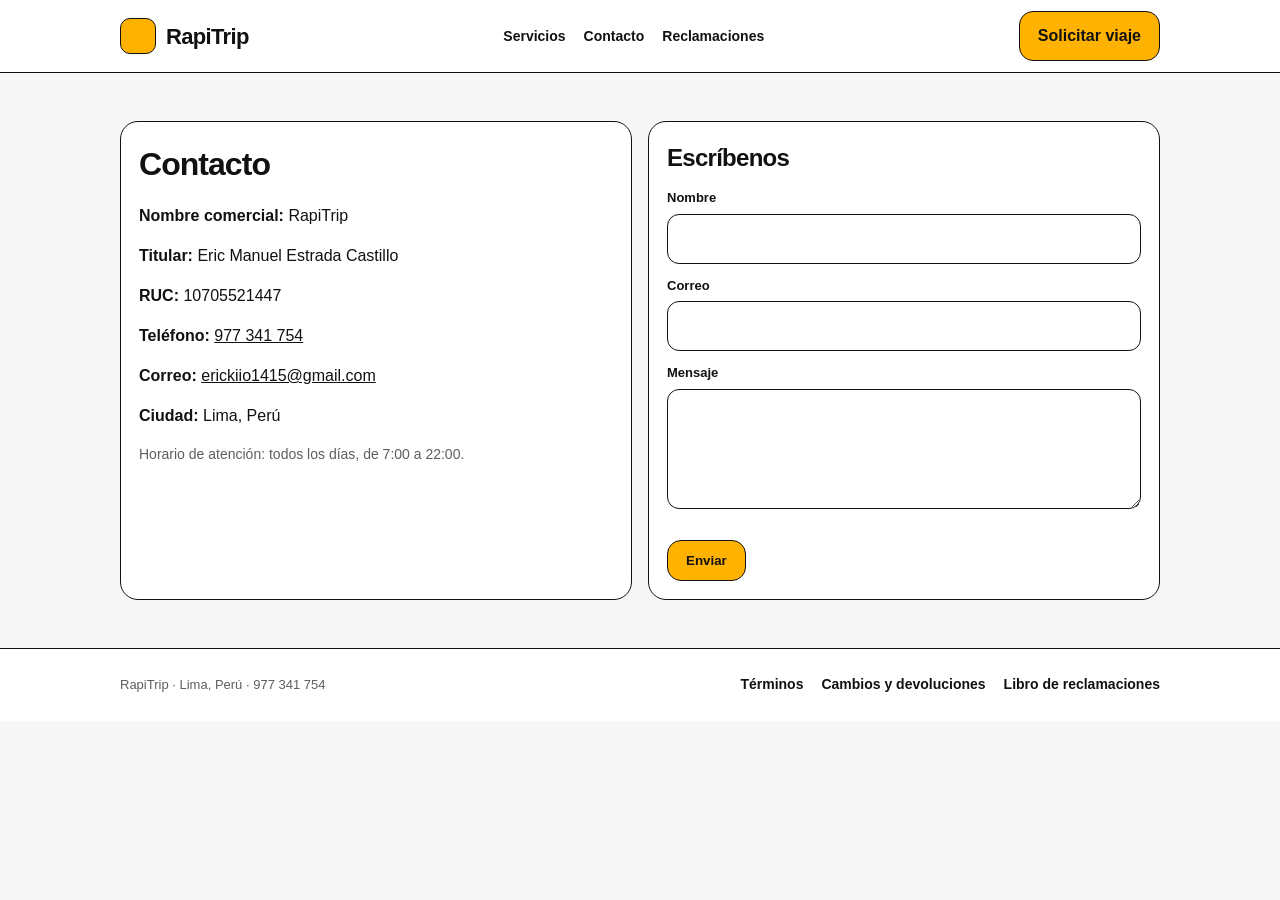
==== contacto.html @ ebfd5afd "Publica la pagina de RapiTrip para el registro del comercio." ====
<!DOCTYPE html>
<html lang="es">
<head>
  <meta charset="utf-8">
  <meta name="viewport" content="width=device-width, initial-scale=1">
  <title>Contacto | RapiTrip</title>
  <link rel="stylesheet" href="styles.css">
</head>
<body>
  <header class="barra">
    <div class="barra-inner">
      <a class="marca" href="index.html"><span class="logo"></span> RapiTrip</a>
      <nav>
        <a href="index.html#servicios">Servicios</a>
        <a href="contacto.html">Contacto</a>
        <a href="reclamaciones.html">Reclamaciones</a>
      </nav>
      <a class="btn" href="solicitar.html">Solicitar viaje</a>
    </div>
  </header>
  <main class="seccion">
    <div class="wrap datos">
      <div class="caja">
        <h1>Contacto</h1>
        <p><strong>Nombre comercial:</strong> RapiTrip</p>
        <p><strong>Titular:</strong> Eric Manuel Estrada Castillo</p>
        <p><strong>RUC:</strong> 10705521447</p>
        <p><strong>Teléfono:</strong> <a href="tel:+51977341754">977 341 754</a></p>
        <p><strong>Correo:</strong> <a href="mailto:erickiio1415@gmail.com">erickiio1415@gmail.com</a></p>
        <p><strong>Ciudad:</strong> Lima, Perú</p>
        <p class="nota">Horario de atención: todos los días, de 7:00 a 22:00.</p>
      </div>
      <form id="mensaje">
        <h2>Escríbenos</h2>
        <label for="nombre">Nombre</label>
        <input id="nombre" required>
        <label for="correo">Correo</label>
        <input id="correo" type="email" required>
        <label for="texto">Mensaje</label>
        <textarea id="texto" required></textarea>
        <div class="fila"><button class="btn" type="submit">Enviar</button></div>
        <div class="aviso" id="aviso"></div>
      </form>
    </div>
  </main>
  <footer class="pie">
    <div class="pie-inner">
      <p class="legal">RapiTrip · Lima, Perú · 977 341 754</p>
      <nav>
        <a href="terminos.html">Términos</a>
        <a href="devoluciones.html">Cambios y devoluciones</a>
        <a href="reclamaciones.html">Libro de reclamaciones</a>
      </nav>
    </div>
  </footer>
  <script>
    document.getElementById("mensaje").addEventListener("submit", function (e) {
      e.preventDefault();
      const aviso = document.getElementById("aviso");
      aviso.style.display = "block";
      aviso.textContent = "Mensaje recibido. Te respondemos al correo que indicaste, en el horario de 7:00 a 22:00.";
    });
  </script>
</body>
</html>
---- styles.css ----
:root {
  --amarillo: #ffb300;
  --amarillo-suave: #fff4cc;
  --tinta: #111111;
  --suave: #5e5e5e;
  --fondo: #f7f7f7;
  --linea: #111111;
  --blanco: #ffffff;
}

* { box-sizing: border-box; }
html { scroll-behavior: smooth; }
body {
  margin: 0;
  font-family: "Segoe UI", Helvetica, Arial, sans-serif;
  color: var(--tinta);
  background: var(--fondo);
  line-height: 1.5;
}
a { color: inherit; }
img { max-width: 100%; display: block; }

.barra {
  background: var(--blanco);
  border-bottom: 1.5px solid var(--tinta);
  position: sticky;
  top: 0;
  z-index: 2;
}
.barra-inner, .wrap, .pie-inner {
  width: min(1040px, calc(100% - 32px));
  margin: 0 auto;
}
.barra-inner, .pie-inner {
  display: flex;
  align-items: center;
  justify-content: space-between;
  gap: 16px;
  min-height: 72px;
}
.marca {
  display: flex;
  align-items: center;
  gap: 10px;
  text-decoration: none;
  font-weight: 800;
  letter-spacing: -0.03em;
  font-size: 22px;
}
.logo {
  width: 36px;
  height: 36px;
  border-radius: 10px;
  background: var(--amarillo);
  border: 1.5px solid var(--tinta);
}
nav { display: flex; gap: 18px; flex-wrap: wrap; }
nav a { text-decoration: none; font-size: 14px; font-weight: 600; }
.btn {
  display: inline-flex;
  align-items: center;
  justify-content: center;
  background: var(--amarillo);
  color: var(--tinta);
  text-decoration: none;
  font-weight: 800;
  border: 1.5px solid var(--tinta);
  border-radius: 14px;
  padding: 12px 18px;
  cursor: pointer;
}
.btn.negro { background: var(--tinta); color: var(--blanco); }
.btn.linea { background: var(--blanco); }

.hero, .seccion { padding: 48px 0; }
.hero {
  background: var(--blanco);
  border-bottom: 1.5px solid var(--tinta);
}
.hero h1, .seccion h1, .seccion h2 { letter-spacing: -0.03em; margin: 0 0 12px; }
.hero h1 { font-size: 48px; line-height: 1.05; max-width: 14ch; }
.bajada { font-size: 18px; max-width: 62ch; color: var(--tinta); }
.fila { display: flex; gap: 12px; flex-wrap: wrap; margin-top: 24px; }
.nota { color: var(--suave); font-size: 14px; }

.grid { display: grid; grid-template-columns: repeat(3, 1fr); gap: 16px; }
.card, .caja, form {
  background: var(--blanco);
  border: 1.5px solid var(--tinta);
  border-radius: 18px;
  padding: 18px;
}
.card h3 { margin: 12px 0 6px; }
.precio { font-size: 28px; font-weight: 800; margin: 8px 0; }
.ilustracion { width: 100%; height: 140px; }
.datos { display: grid; grid-template-columns: 1fr 1fr; gap: 16px; }
label { display: block; font-size: 13px; font-weight: 700; margin: 12px 0 6px; }
input, select, textarea {
  width: 100%;
  border: 1.5px solid var(--tinta);
  border-radius: 12px;
  padding: 12px;
  font: inherit;
  background: var(--blanco);
}
textarea { min-height: 120px; resize: vertical; }
.aviso {
  display: none;
  margin-top: 16px;
  background: var(--amarillo-suave);
  border: 1.5px solid var(--tinta);
  border-radius: 14px;
  padding: 14px;
}
.pie { background: var(--blanco); border-top: 1.5px solid var(--tinta); }
.pie a { text-decoration: none; font-weight: 700; }
.legal { font-size: 13px; color: var(--suave); }

@media (max-width: 800px) {
  .hero h1 { font-size: 36px; }
  .grid, .datos { grid-template-columns: 1fr; }
  .barra-inner { flex-wrap: wrap; padding: 12px 0; }
}
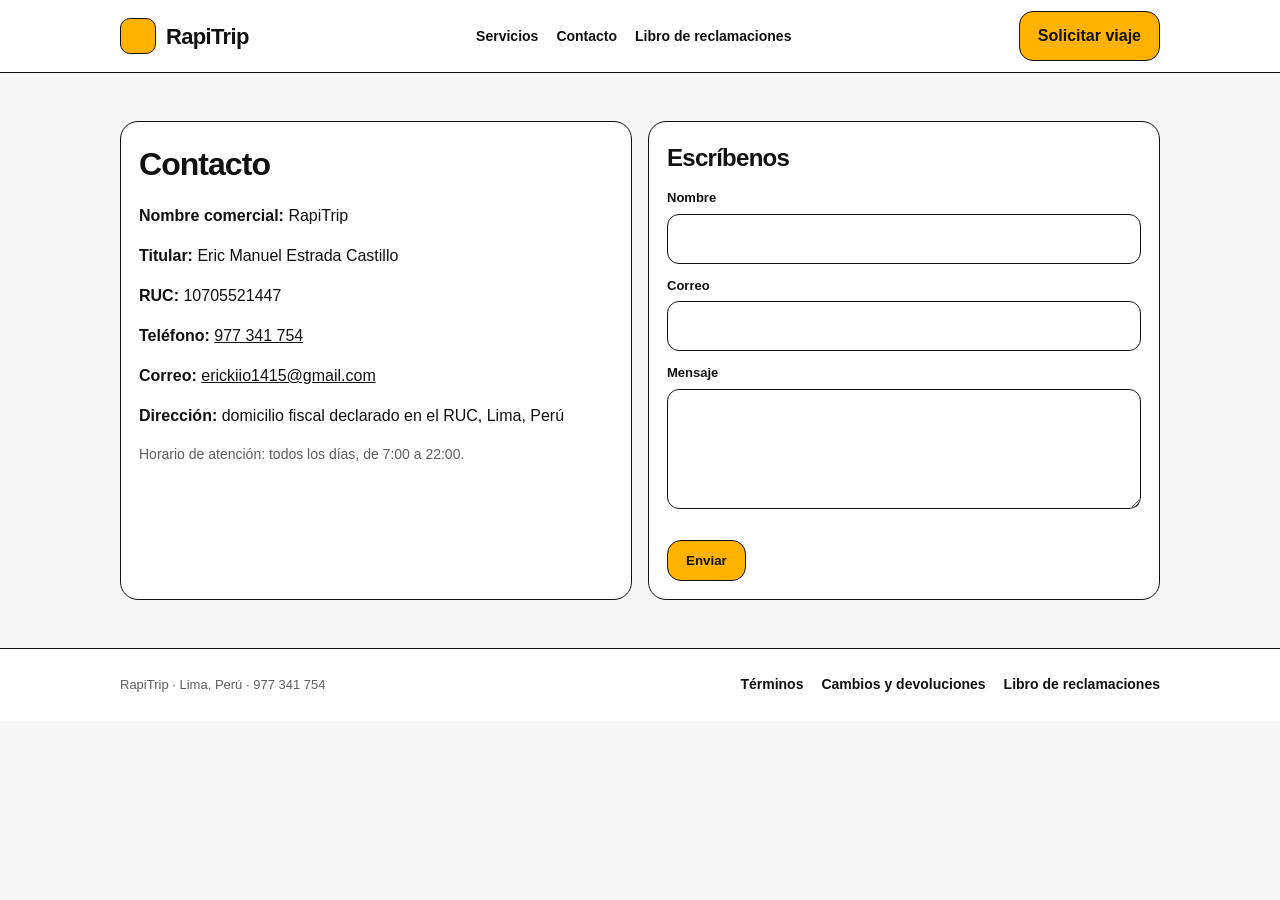
==== commit c75918bc: "Completa la web con los requisitos que pidio Culqi." ====
--- a/contacto.html
+++ b/contacto.html
@@ -13,7 +13,7 @@
       <nav>
         <a href="index.html#servicios">Servicios</a>
         <a href="contacto.html">Contacto</a>
-        <a href="reclamaciones.html">Reclamaciones</a>
+        <a href="reclamaciones.html">Libro de reclamaciones</a>
       </nav>
       <a class="btn" href="solicitar.html">Solicitar viaje</a>
     </div>
@@ -27,7 +27,7 @@
         <p><strong>RUC:</strong> 10705521447</p>
         <p><strong>Teléfono:</strong> <a href="tel:+51977341754">977 341 754</a></p>
         <p><strong>Correo:</strong> <a href="mailto:erickiio1415@gmail.com">erickiio1415@gmail.com</a></p>
-        <p><strong>Ciudad:</strong> Lima, Perú</p>
+        <p><strong>Dirección:</strong> domicilio fiscal declarado en el RUC, Lima, Perú</p>
         <p class="nota">Horario de atención: todos los días, de 7:00 a 22:00.</p>
       </div>
       <form id="mensaje">
--- a/styles.css
+++ b/styles.css
@@ -83,7 +83,7 @@
 .fila { display: flex; gap: 12px; flex-wrap: wrap; margin-top: 24px; }
 .nota { color: var(--suave); font-size: 14px; }
 
-.grid { display: grid; grid-template-columns: repeat(3, 1fr); gap: 16px; }
+.grid { display: grid; grid-template-columns: repeat(auto-fit, minmax(220px, 1fr)); gap: 16px; }
 .card, .caja, form {
   background: var(--blanco);
   border: 1.5px solid var(--tinta);
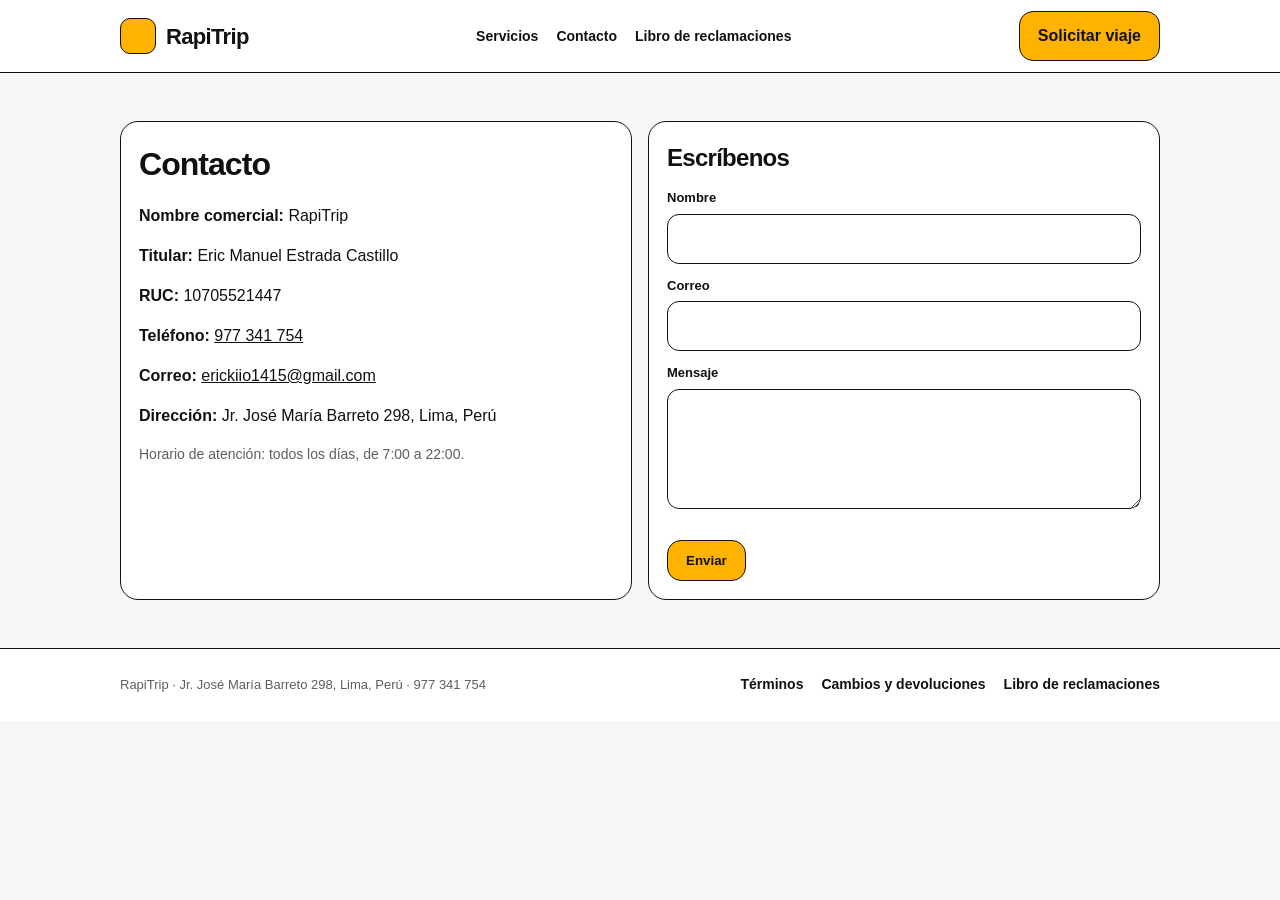
==== commit 4dfc645c: "Agrega la direccion fiscal en la web." ====
--- a/contacto.html
+++ b/contacto.html
@@ -27,7 +27,7 @@
         <p><strong>RUC:</strong> 10705521447</p>
         <p><strong>Teléfono:</strong> <a href="tel:+51977341754">977 341 754</a></p>
         <p><strong>Correo:</strong> <a href="mailto:erickiio1415@gmail.com">erickiio1415@gmail.com</a></p>
-        <p><strong>Dirección:</strong> domicilio fiscal declarado en el RUC, Lima, Perú</p>
+        <p><strong>Dirección:</strong> Jr. José María Barreto 298, Lima, Perú</p>
         <p class="nota">Horario de atención: todos los días, de 7:00 a 22:00.</p>
       </div>
       <form id="mensaje">
@@ -45,7 +45,7 @@
   </main>
   <footer class="pie">
     <div class="pie-inner">
-      <p class="legal">RapiTrip · Lima, Perú · 977 341 754</p>
+      <p class="legal">RapiTrip · Jr. José María Barreto 298, Lima, Perú · 977 341 754</p>
       <nav>
         <a href="terminos.html">Términos</a>
         <a href="devoluciones.html">Cambios y devoluciones</a>
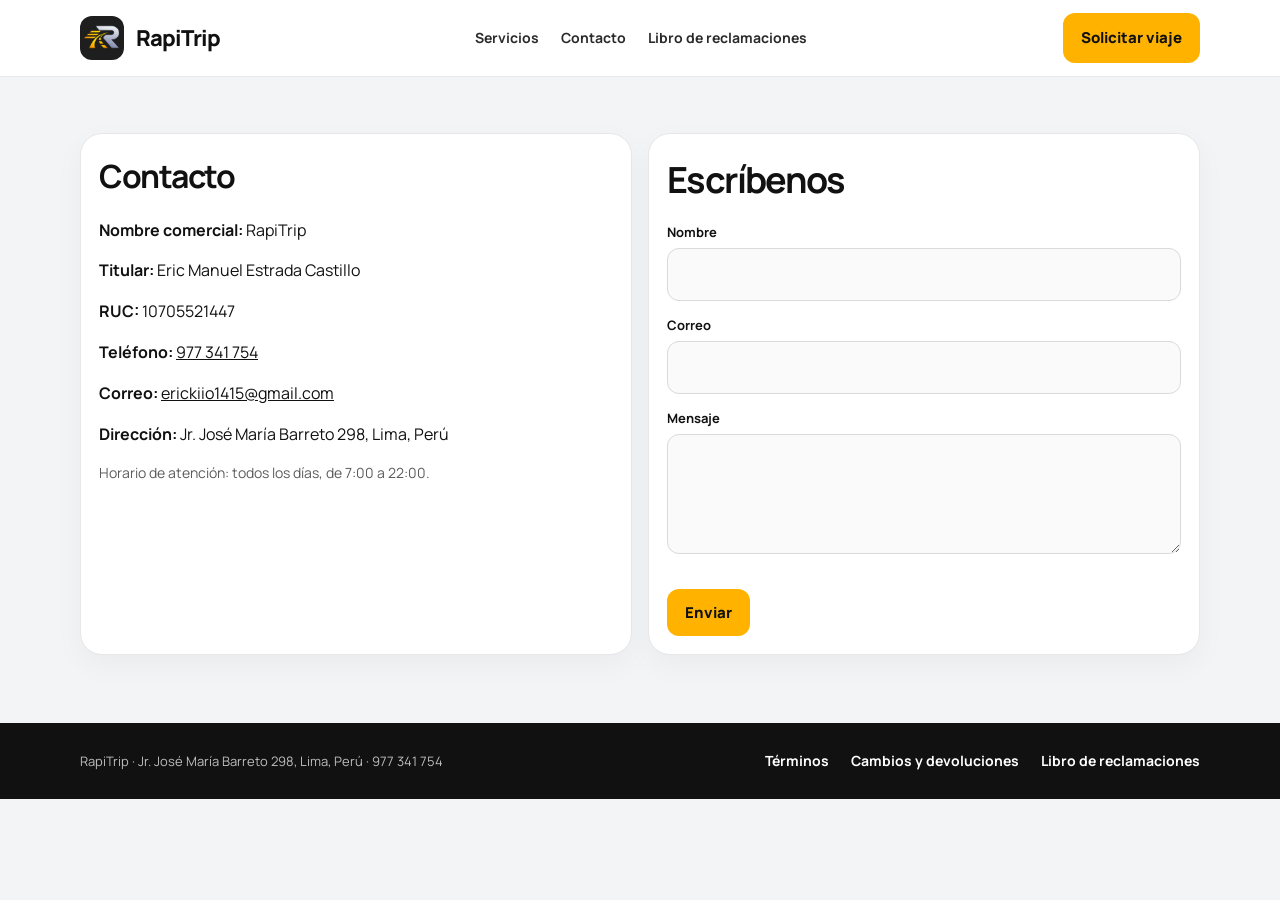
==== commit 997d5a75: "Usa el logo de la app y renueva el diseno de la web." ====
--- a/contacto.html
+++ b/contacto.html
@@ -4,12 +4,13 @@
   <meta charset="utf-8">
   <meta name="viewport" content="width=device-width, initial-scale=1">
   <title>Contacto | RapiTrip</title>
+  <link rel="icon" href="img/logo.png">
   <link rel="stylesheet" href="styles.css">
 </head>
 <body>
   <header class="barra">
     <div class="barra-inner">
-      <a class="marca" href="index.html"><span class="logo"></span> RapiTrip</a>
+      <a class="marca" href="index.html"><img class="logo" src="img/logo.png" alt="Logo de RapiTrip"> RapiTrip</a>
       <nav>
         <a href="index.html#servicios">Servicios</a>
         <a href="contacto.html">Contacto</a>
--- a/styles.css
+++ b/styles.css
@@ -1,10 +1,12 @@
+@import url("https://fonts.googleapis.com/css2?family=Manrope:wght@500;600;700;800&display=swap");
+
 :root {
   --amarillo: #ffb300;
-  --amarillo-suave: #fff4cc;
+  --amarillo-suave: #fff6d8;
   --tinta: #111111;
-  --suave: #5e5e5e;
-  --fondo: #f7f7f7;
-  --linea: #111111;
+  --suave: #5c5c5c;
+  --fondo: #f3f4f6;
+  --linea: #e7e7ea;
   --blanco: #ffffff;
 }
 
@@ -12,50 +14,53 @@
 html { scroll-behavior: smooth; }
 body {
   margin: 0;
-  font-family: "Segoe UI", Helvetica, Arial, sans-serif;
+  font-family: Manrope, "Segoe UI", Helvetica, Arial, sans-serif;
   color: var(--tinta);
   background: var(--fondo);
-  line-height: 1.5;
+  line-height: 1.55;
 }
 a { color: inherit; }
 img { max-width: 100%; display: block; }
 
 .barra {
-  background: var(--blanco);
-  border-bottom: 1.5px solid var(--tinta);
+  background: rgba(255, 255, 255, 0.94);
+  border-bottom: 1px solid var(--linea);
   position: sticky;
   top: 0;
-  z-index: 2;
+  z-index: 4;
+  backdrop-filter: blur(12px);
 }
 .barra-inner, .wrap, .pie-inner {
-  width: min(1040px, calc(100% - 32px));
+  width: min(1120px, calc(100% - 40px));
   margin: 0 auto;
 }
 .barra-inner, .pie-inner {
   display: flex;
   align-items: center;
   justify-content: space-between;
-  gap: 16px;
-  min-height: 72px;
+  gap: 20px;
+  min-height: 76px;
 }
 .marca {
   display: flex;
   align-items: center;
-  gap: 10px;
+  gap: 12px;
   text-decoration: none;
   font-weight: 800;
-  letter-spacing: -0.03em;
+  letter-spacing: -0.04em;
   font-size: 22px;
 }
 .logo {
-  width: 36px;
-  height: 36px;
-  border-radius: 10px;
-  background: var(--amarillo);
-  border: 1.5px solid var(--tinta);
+  width: 44px;
+  height: 44px;
+  border-radius: 12px;
+  object-fit: cover;
+  background: #111;
 }
-nav { display: flex; gap: 18px; flex-wrap: wrap; }
-nav a { text-decoration: none; font-size: 14px; font-weight: 600; }
+nav { display: flex; gap: 22px; flex-wrap: wrap; align-items: center; }
+nav a { text-decoration: none; font-size: 14px; font-weight: 700; color: #2a2a2a; }
+nav a:hover { color: #000; }
+
 .btn {
   display: inline-flex;
   align-items: center;
@@ -64,60 +69,120 @@
   color: var(--tinta);
   text-decoration: none;
   font-weight: 800;
-  border: 1.5px solid var(--tinta);
-  border-radius: 14px;
-  padding: 12px 18px;
+  border: 0;
+  border-radius: 12px;
+  padding: 13px 18px;
   cursor: pointer;
+  font-family: inherit;
+  font-size: 15px;
 }
+.btn:hover { filter: brightness(0.96); }
 .btn.negro { background: var(--tinta); color: var(--blanco); }
-.btn.linea { background: var(--blanco); }
+.btn.linea { background: var(--blanco); border: 1px solid #d7d7dc; }
 
-.hero, .seccion { padding: 48px 0; }
-.hero {
+.hero { padding: 28px 0 8px; }
+.hero-panel {
+  background: #111111;
+  color: #fff;
+  border-radius: 28px;
+  padding: 56px 52px;
+  display: grid;
+  grid-template-columns: 1.4fr 0.8fr;
+  gap: 32px;
+  align-items: center;
+}
+.hero h1, .seccion h1, .seccion h2 { letter-spacing: -0.045em; margin: 0 0 12px; }
+.hero h1 { font-size: 56px; line-height: 0.98; max-width: 12ch; }
+.hero .bajada { color: #d8d8d8; font-size: 18px; max-width: 46ch; }
+.hero .nota { color: var(--amarillo); font-weight: 800; letter-spacing: 0.08em; text-transform: uppercase; font-size: 12px; }
+.hero-logo {
+  width: min(280px, 100%);
+  margin-left: auto;
+  border-radius: 32px;
+  background: #111;
+}
+.fila { display: flex; gap: 12px; flex-wrap: wrap; margin-top: 28px; }
+.nota { color: var(--suave); font-size: 14px; }
+
+.seccion { padding: 56px 0; }
+.seccion h2 { font-size: 36px; }
+.intro { max-width: 62ch; color: var(--suave); margin-top: 0; }
+
+.pasos {
+  display: grid;
+  grid-template-columns: repeat(4, 1fr);
+  gap: 14px;
+  margin-top: 28px;
+}
+.paso {
   background: var(--blanco);
-  border-bottom: 1.5px solid var(--tinta);
+  border: 1px solid var(--linea);
+  border-radius: 18px;
+  padding: 18px;
 }
-.hero h1, .seccion h1, .seccion h2 { letter-spacing: -0.03em; margin: 0 0 12px; }
-.hero h1 { font-size: 48px; line-height: 1.05; max-width: 14ch; }
-.bajada { font-size: 18px; max-width: 62ch; color: var(--tinta); }
-.fila { display: flex; gap: 12px; flex-wrap: wrap; margin-top: 24px; }
-.nota { color: var(--suave); font-size: 14px; }
+.paso strong {
+  display: block;
+  font-size: 13px;
+  color: #8a6500;
+  margin-bottom: 6px;
+}
 
 .grid { display: grid; grid-template-columns: repeat(auto-fit, minmax(220px, 1fr)); gap: 16px; }
 .card, .caja, form {
   background: var(--blanco);
-  border: 1.5px solid var(--tinta);
-  border-radius: 18px;
+  border: 1px solid var(--linea);
+  border-radius: 22px;
   padding: 18px;
+  box-shadow: 0 10px 30px rgba(17, 17, 17, 0.04);
 }
-.card h3 { margin: 12px 0 6px; }
-.precio { font-size: 28px; font-weight: 800; margin: 8px 0; }
-.ilustracion { width: 100%; height: 140px; }
+.card h3 { margin: 14px 0 6px; font-size: 20px; }
+.card p { color: var(--suave); }
+.precio { font-size: 28px; font-weight: 800; margin: 10px 0 4px; color: var(--tinta); }
+.ilustracion {
+  width: 100%;
+  height: 148px;
+  object-fit: cover;
+  border-radius: 14px;
+  background: var(--amarillo-suave);
+}
+.card .btn { width: 100%; margin-top: 12px; }
 .datos { display: grid; grid-template-columns: 1fr 1fr; gap: 16px; }
-label { display: block; font-size: 13px; font-weight: 700; margin: 12px 0 6px; }
+.caja h2, form h2 { margin-top: 0; }
+label { display: block; font-size: 13px; font-weight: 700; margin: 14px 0 6px; }
 input, select, textarea {
   width: 100%;
-  border: 1.5px solid var(--tinta);
+  border: 1px solid #d9d9de;
   border-radius: 12px;
-  padding: 12px;
+  padding: 13px 14px;
   font: inherit;
-  background: var(--blanco);
+  background: #fafafa;
+}
+input:focus, select:focus, textarea:focus {
+  outline: 2px solid var(--amarillo);
+  border-color: transparent;
+  background: #fff;
 }
 textarea { min-height: 120px; resize: vertical; }
 .aviso {
   display: none;
   margin-top: 16px;
   background: var(--amarillo-suave);
-  border: 1.5px solid var(--tinta);
   border-radius: 14px;
   padding: 14px;
 }
-.pie { background: var(--blanco); border-top: 1.5px solid var(--tinta); }
-.pie a { text-decoration: none; font-weight: 700; }
-.legal { font-size: 13px; color: var(--suave); }
+.pie {
+  background: #111;
+  color: #f3f3f3;
+  margin-top: 12px;
+}
+.pie a { text-decoration: none; font-weight: 700; color: #fff; }
+.pie a:hover { color: var(--amarillo); }
+.legal { font-size: 13px; color: #bdbdbd; }
 
-@media (max-width: 800px) {
-  .hero h1 { font-size: 36px; }
-  .grid, .datos { grid-template-columns: 1fr; }
+@media (max-width: 860px) {
+  .hero-panel { grid-template-columns: 1fr; padding: 32px 22px; }
+  .hero h1 { font-size: 40px; }
+  .hero-logo { margin: 8px auto 0; width: 180px; }
+  .pasos, .datos { grid-template-columns: 1fr; }
   .barra-inner { flex-wrap: wrap; padding: 12px 0; }
 }
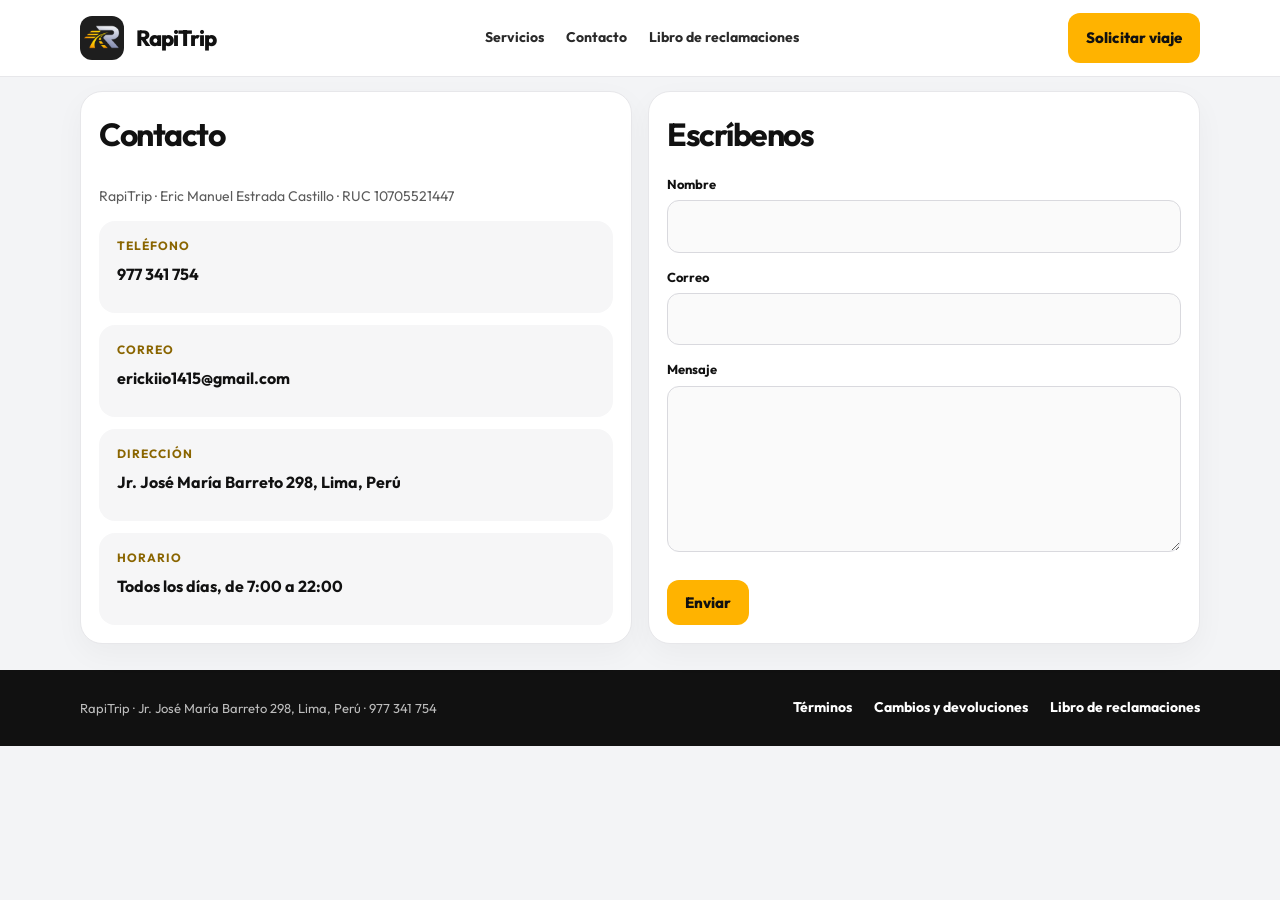
==== commit e7c57bdf: "Alinea los servicios y renueva el contacto." ====
--- a/contacto.html
+++ b/contacto.html
@@ -5,7 +5,7 @@
   <meta name="viewport" content="width=device-width, initial-scale=1">
   <title>Contacto | RapiTrip</title>
   <link rel="icon" href="img/logo.png">
-  <link rel="stylesheet" href="styles.css">
+  <link rel="stylesheet" href="styles.css?v=5">
 </head>
 <body>
   <header class="barra">
@@ -23,13 +23,13 @@
     <div class="wrap datos">
       <div class="caja">
         <h1>Contacto</h1>
-        <p><strong>Nombre comercial:</strong> RapiTrip</p>
-        <p><strong>Titular:</strong> Eric Manuel Estrada Castillo</p>
-        <p><strong>RUC:</strong> 10705521447</p>
-        <p><strong>Teléfono:</strong> <a href="tel:+51977341754">977 341 754</a></p>
-        <p><strong>Correo:</strong> <a href="mailto:erickiio1415@gmail.com">erickiio1415@gmail.com</a></p>
-        <p><strong>Dirección:</strong> Jr. José María Barreto 298, Lima, Perú</p>
-        <p class="nota">Horario de atención: todos los días, de 7:00 a 22:00.</p>
+        <p class="nota">RapiTrip · Eric Manuel Estrada Castillo · RUC 10705521447</p>
+        <div class="fichas" style="grid-template-columns:1fr">
+          <a class="ficha" href="tel:+51977341754"><span>Teléfono</span><strong>977 341 754</strong></a>
+          <a class="ficha" href="mailto:erickiio1415@gmail.com"><span>Correo</span><strong>erickiio1415@gmail.com</strong></a>
+          <div class="ficha"><span>Dirección</span><strong>Jr. José María Barreto 298, Lima, Perú</strong></div>
+          <div class="ficha"><span>Horario</span><strong>Todos los días, de 7:00 a 22:00</strong></div>
+        </div>
       </div>
       <form id="mensaje">
         <h2>Escríbenos</h2>
--- a/styles.css
+++ b/styles.css
@@ -1,4 +1,4 @@
-@import url("https://fonts.googleapis.com/css2?family=Manrope:wght@500;600;700;800&display=swap");
+@import url("https://fonts.googleapis.com/css2?family=Outfit:wght@400;500;600;700;800&display=swap");
 
 :root {
   --amarillo: #ffb300;
@@ -14,7 +14,7 @@
 html { scroll-behavior: smooth; }
 body {
   margin: 0;
-  font-family: Manrope, "Segoe UI", Helvetica, Arial, sans-serif;
+  font-family: Outfit, "Segoe UI", Helvetica, Arial, sans-serif;
   color: var(--tinta);
   background: var(--fondo);
   line-height: 1.55;
@@ -83,13 +83,14 @@
 .hero { padding: 28px 0 8px; }
 .hero-panel {
   background: #111111;
-  color: #fff;
+  color: #ffffff;
   border-radius: 28px;
   padding: 56px 52px;
   display: grid;
-  grid-template-columns: 1.4fr 0.8fr;
+  grid-template-columns: minmax(0, 1.4fr) minmax(220px, 0.7fr);
   gap: 32px;
   align-items: center;
+  forced-color-adjust: none;
 }
 .hero h1, .seccion h1, .seccion h2 { letter-spacing: -0.045em; margin: 0 0 12px; }
 .hero h1 { font-size: 56px; line-height: 0.98; max-width: 12ch; }
@@ -104,30 +105,92 @@
 .fila { display: flex; gap: 12px; flex-wrap: wrap; margin-top: 28px; }
 .nota { color: var(--suave); font-size: 14px; }
 
-.seccion { padding: 56px 0; }
-.seccion h2 { font-size: 36px; }
+.seccion { padding: 14px 0; }
+.seccion h2 { font-size: 32px; margin: 0; }
 .intro { max-width: 62ch; color: var(--suave); margin-top: 0; }
+.panel {
+  background: var(--blanco);
+  border: 1px solid var(--linea);
+  border-radius: 28px;
+  padding: 28px;
+  box-shadow: 0 12px 32px rgba(17, 17, 17, 0.04);
+}
+.panel-cabeza {
+  display: flex;
+  justify-content: space-between;
+  align-items: flex-end;
+  gap: 28px;
+  margin-bottom: 22px;
+}
+.panel-cabeza p { margin: 0; max-width: 48ch; color: var(--suave); }
 
 .pasos {
   display: grid;
   grid-template-columns: repeat(4, 1fr);
-  gap: 14px;
-  margin-top: 28px;
+  gap: 0;
+  margin: 0;
+  background: #f6f6f7;
+  border-radius: 18px;
+  overflow: hidden;
 }
 .paso {
-  background: var(--blanco);
-  border: 1px solid var(--linea);
-  border-radius: 18px;
-  padding: 18px;
-}
-.paso strong {
+  background: transparent;
+  border: 0;
+  border-radius: 0;
+  box-shadow: none;
+  padding: 22px 20px;
+}
+.paso + .paso { border-left: 1px solid var(--linea); }
+.paso span {
+  display: inline-flex;
+  width: 44px;
+  height: 44px;
+  align-items: center;
+  justify-content: center;
+  border-radius: 14px;
+  background: var(--amarillo);
+  color: var(--tinta);
+  font-weight: 800;
+}
+.paso h3 { margin: 14px 0 6px; font-size: 18px; }
+.paso p { margin: 0; color: var(--suave); }
+
+.grid { display: grid; grid-template-columns: repeat(6, 1fr); gap: 16px; }
+.grid .card { grid-column: span 2; }
+.grid .card:nth-child(4) { grid-column: 2 / span 2; }
+.grid .card:nth-child(5) { grid-column: 4 / span 2; }
+.fichas { display: grid; grid-template-columns: repeat(3, 1fr); gap: 12px; }
+.ficha {
   display: block;
-  font-size: 13px;
+  background: #f6f6f7;
+  border-radius: 16px;
+  padding: 16px 18px;
+  text-decoration: none;
+  min-height: 92px;
+}
+.ficha span {
+  display: block;
+  font-size: 12px;
+  font-weight: 700;
+  letter-spacing: 0.08em;
+  text-transform: uppercase;
   color: #8a6500;
-  margin-bottom: 6px;
-}
-
-.grid { display: grid; grid-template-columns: repeat(auto-fit, minmax(220px, 1fr)); gap: 16px; }
+}
+.ficha strong { display: block; margin-top: 8px; font-size: 16px; line-height: 1.35; }
+.datos { align-items: stretch; }
+.datos .caja, .datos form { display: flex; flex-direction: column; }
+.datos form textarea { flex: 1; min-height: 160px; }
+.datos form .btn { align-self: flex-start; }
+.compra { display: grid; grid-template-columns: 1.05fr 0.95fr; gap: 16px; align-items: start; }
+.compra img { width: 100%; height: 220px; object-fit: cover; border-radius: 16px; }
+.linea-compra { display: flex; justify-content: space-between; gap: 12px; margin: 8px 0; }
+.total { font-size: 28px; font-weight: 800; }
+.fases { display: flex; gap: 8px; flex-wrap: wrap; margin: 0 0 18px; }
+.fases span { background: #f6f6f7; border-radius: 999px; padding: 6px 12px; font-size: 13px; font-weight: 800; }
+.opciones { display: flex; gap: 8px; flex-wrap: wrap; }
+.opciones label { margin: 0; font-weight: 700; background: #fafafa; border: 1px solid #d9d9de; border-radius: 12px; padding: 10px 12px; }
+.cantidad { display: flex; align-items: center; gap: 10px; }
+.cantidad button { width: 40px; height: 40px; border-radius: 12px; border: 1px solid #d9d9de; background: #fff; font: inherit; font-weight: 800; cursor: pointer; }
 .card, .caja, form {
   background: var(--blanco);
   border: 1px solid var(--linea);
@@ -135,8 +198,16 @@
   padding: 18px;
   box-shadow: 0 10px 30px rgba(17, 17, 17, 0.04);
 }
-.card h3 { margin: 14px 0 6px; font-size: 20px; }
+.card {
+  display: flex;
+  flex-direction: column;
+  height: 100%;
+}
+.card h3 { margin: 14px 0 6px; font-size: 20px; min-height: 2.5em; }
 .card p { color: var(--suave); }
+.card .desc { min-height: 4.8em; margin: 0; }
+.card .nota { min-height: 3.2em; }
+.card .btn { margin-top: auto; }
 .precio { font-size: 28px; font-weight: 800; margin: 10px 0 4px; color: var(--tinta); }
 .ilustracion {
   width: 100%;
@@ -145,7 +216,7 @@
   border-radius: 14px;
   background: var(--amarillo-suave);
 }
-.card .btn { width: 100%; margin-top: 12px; }
+.card .btn { width: 100%; margin-top: auto; }
 .datos { display: grid; grid-template-columns: 1fr 1fr; gap: 16px; }
 .caja h2, form h2 { margin-top: 0; }
 label { display: block; font-size: 13px; font-weight: 700; margin: 14px 0 6px; }
@@ -179,10 +250,19 @@
 .pie a:hover { color: var(--amarillo); }
 .legal { font-size: 13px; color: #bdbdbd; }
 
+@media (max-width: 980px) {
+  .grid { grid-template-columns: 1fr 1fr; }
+  .grid .card, .grid .card:nth-child(4), .grid .card:nth-child(5) { grid-column: auto; }
+  .pasos { grid-template-columns: 1fr 1fr; }
+  .paso:nth-child(3) { border-left: 0; }
+  .panel-cabeza { flex-direction: column; align-items: flex-start; }
+  .fichas { grid-template-columns: 1fr; }
+}
 @media (max-width: 860px) {
   .hero-panel { grid-template-columns: 1fr; padding: 32px 22px; }
   .hero h1 { font-size: 40px; }
   .hero-logo { margin: 8px auto 0; width: 180px; }
-  .pasos, .datos { grid-template-columns: 1fr; }
+  .pasos, .datos, .grid, .compra { grid-template-columns: 1fr; }
+  .paso + .paso { border-left: 0; border-top: 1px solid var(--linea); }
   .barra-inner { flex-wrap: wrap; padding: 12px 0; }
 }
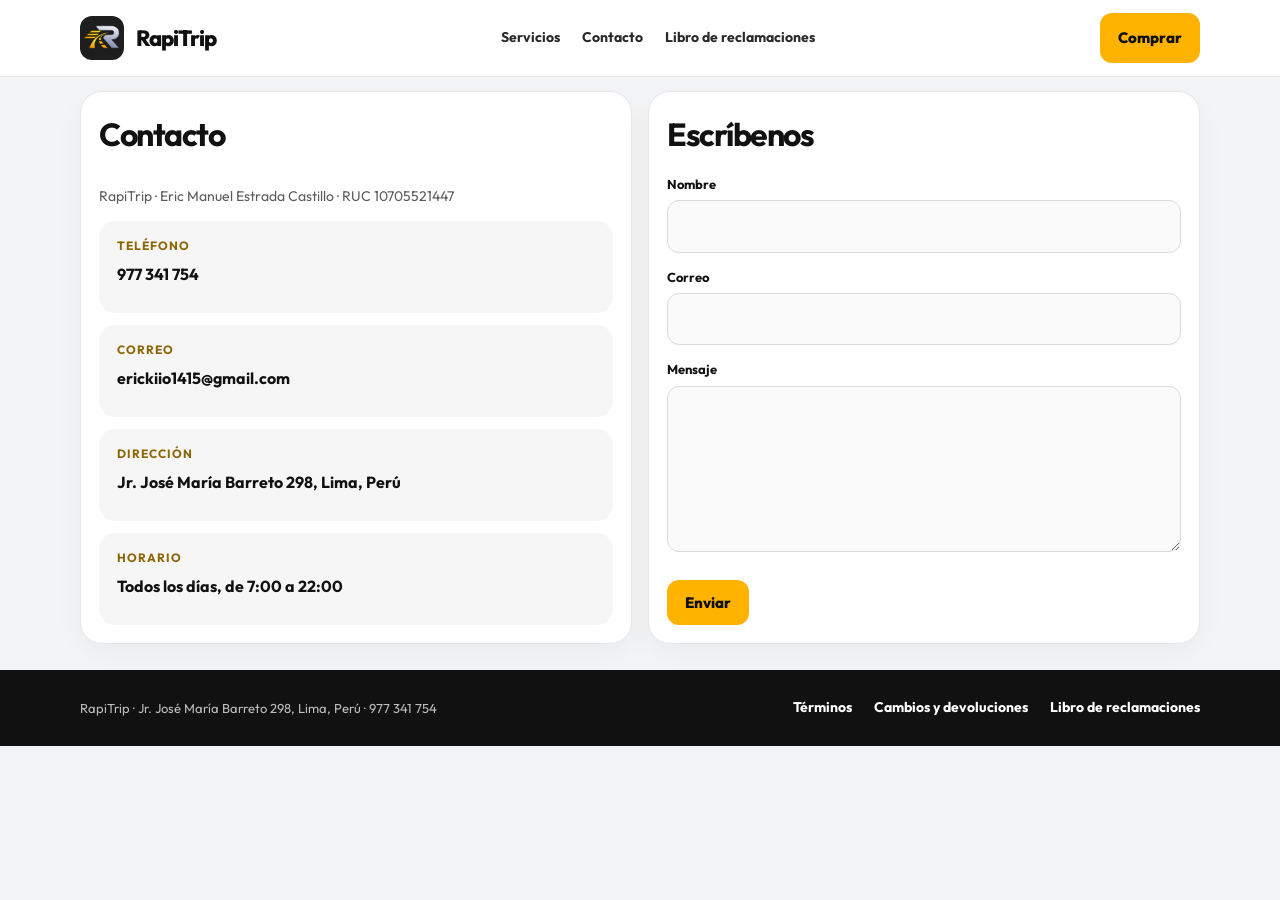
==== commit 9e738a30: "Cierra los requisitos legales y de compra que pide Culqi." ====
--- a/contacto.html
+++ b/contacto.html
@@ -5,7 +5,7 @@
   <meta name="viewport" content="width=device-width, initial-scale=1">
   <title>Contacto | RapiTrip</title>
   <link rel="icon" href="img/logo.png">
-  <link rel="stylesheet" href="styles.css?v=5">
+  <link rel="stylesheet" href="styles.css?v=6">
 </head>
 <body>
   <header class="barra">
@@ -16,7 +16,7 @@
         <a href="contacto.html">Contacto</a>
         <a href="reclamaciones.html">Libro de reclamaciones</a>
       </nav>
-      <a class="btn" href="solicitar.html">Solicitar viaje</a>
+      <a class="btn" href="solicitar.html">Comprar</a>
     </div>
   </header>
   <main class="seccion">
--- a/styles.css
+++ b/styles.css
@@ -191,6 +191,9 @@
 .opciones label { margin: 0; font-weight: 700; background: #fafafa; border: 1px solid #d9d9de; border-radius: 12px; padding: 10px 12px; }
 .cantidad { display: flex; align-items: center; gap: 10px; }
 .cantidad button { width: 40px; height: 40px; border-radius: 12px; border: 1px solid #d9d9de; background: #fff; font: inherit; font-weight: 800; cursor: pointer; }
+.acepto { display: flex; gap: 10px; align-items: flex-start; font-weight: 600; margin-top: 16px; }
+.acepto input { width: auto; margin-top: 4px; }
+.acepto a { text-decoration: underline; }
 .card, .caja, form {
   background: var(--blanco);
   border: 1px solid var(--linea);
